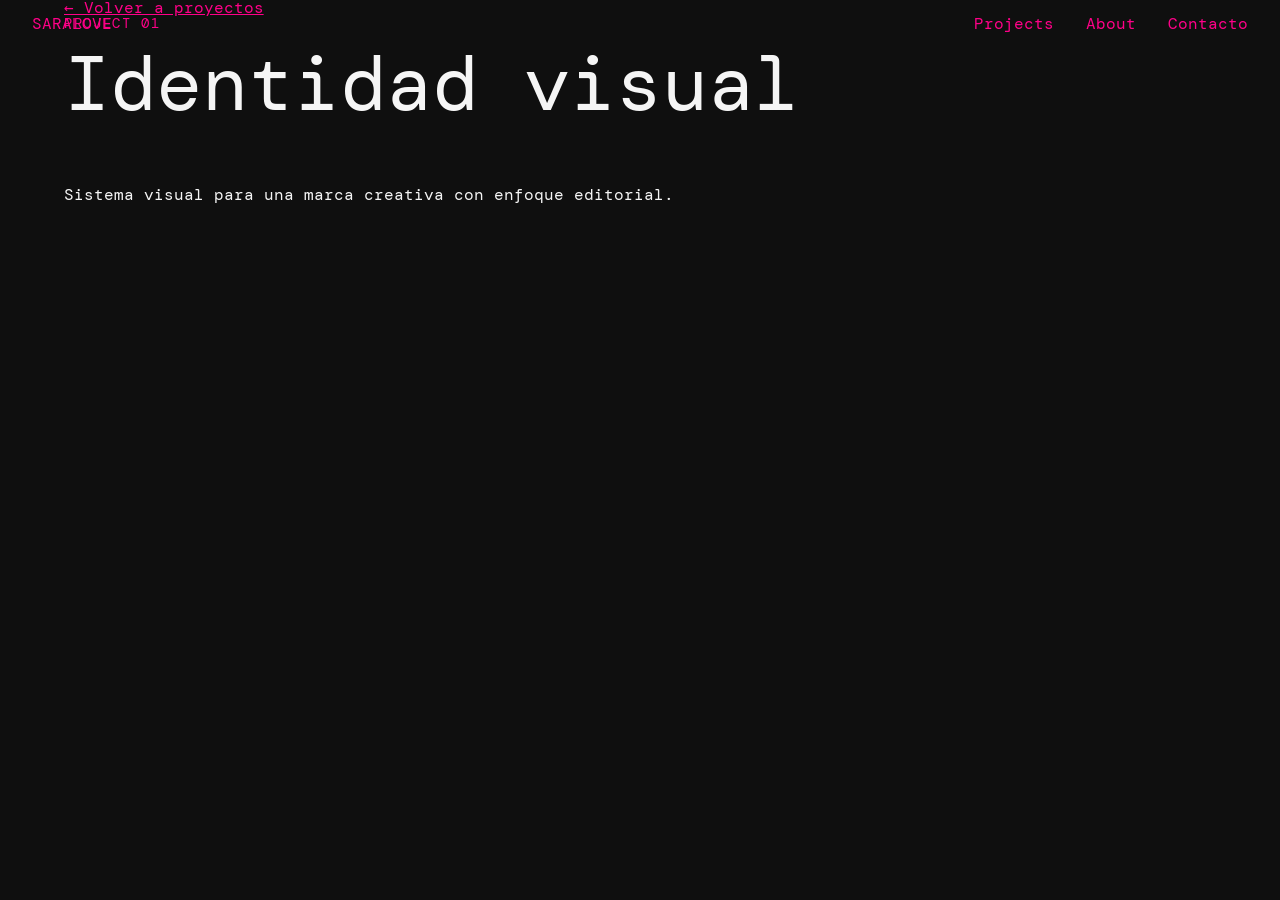
==== projects/project-01.html @ 8066f8fd "actualizo tipografía y creación estructura de páginas de proyecto" ====
<!DOCTYPE html>
<html lang="es">
  <head>
    <meta charset="UTF-8" />
    <meta name="viewport" content="width=device-width, initial-scale=1.0" />
    <title>Proyecto 01 | SARALOVE</title>
    <meta name="description" content="Detalle del proyecto 01 del portfolio SARALOVE." />
    <link rel="stylesheet" href="../assets/css/index.css" />
  </head>

  <body>
    <header class="site-header">
      <a class="site-logo" href="../index.html">SARALOVE</a>

      <nav class="site-nav" aria-label="Navegación principal">
        <ul class="site-nav__list">
          <li><a href="../index.html#projects">Projects</a></li>
          <li><a href="../index.html#about">About</a></li>
          <li><a href="../index.html#contact">Contacto</a></li>
        </ul>
      </nav>
    </header>

    <main>
      <article class="project-detail">
        <a href="../index.html#projects">← Volver a proyectos</a>

        <p class="section-label">Project 01</p>
        <h1 class="section-title">Identidad visual</h1>

        <p>
          Sistema visual para una marca creativa con enfoque editorial.
        </p>
      </article>
    </main>
  </body>
</html>
---- assets/css/index.css ----
@import url('https://fonts.googleapis.com/css2?family=DM+Mono:ital,wght@0,300;0,400;0,500;1,300;1,400;1,500&display=swap');
@import url("./base/reset.css");
@import url("./base/variables.css");
@import url("./base/global.css");

@import url("./components/buttons.css");
@import url("./components/cards.css");

@import url("./sections/header.css");
@import url("./sections/hero.css");
@import url("./sections/projects.css");
@import url("./sections/about.css");
@import url("./sections/contact.css");
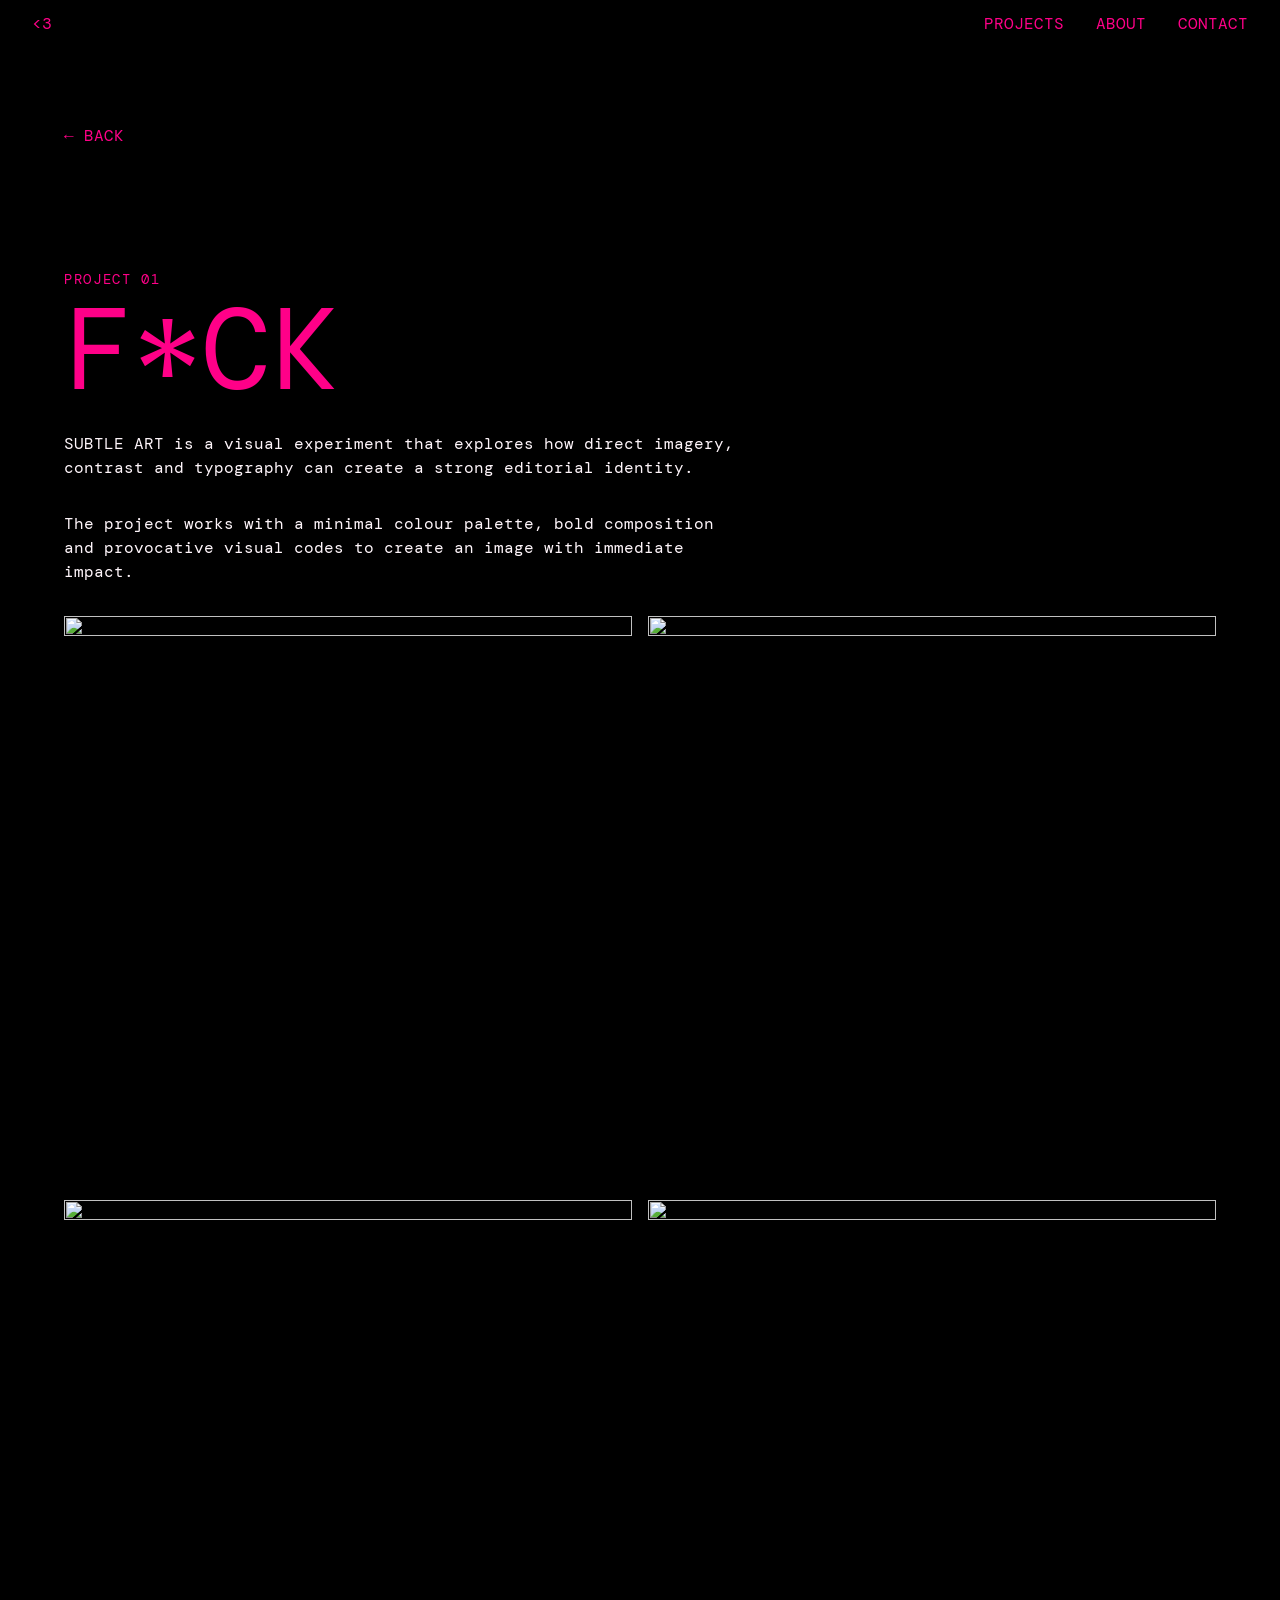
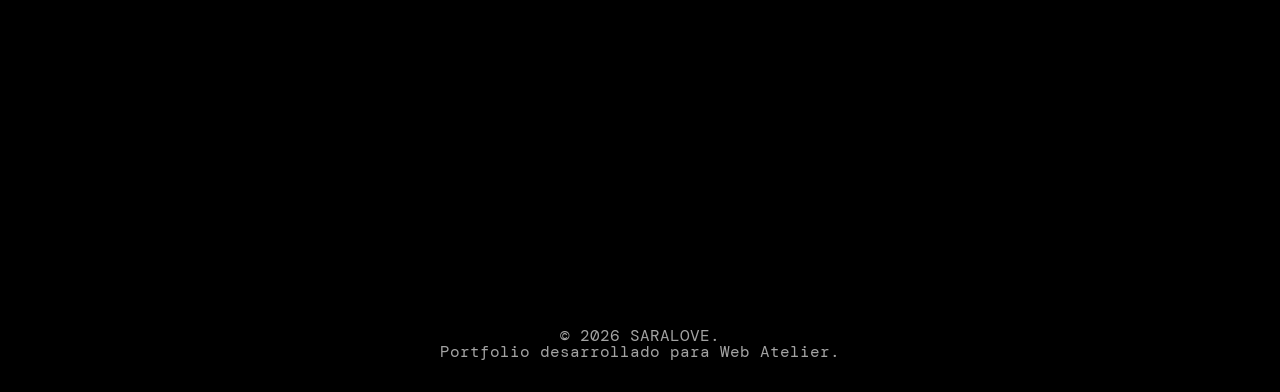
==== commit 2befafea: "nueva sección project-details en css + mejora de márgenes y espaciados" ====
--- a/projects/project-01.html
+++ b/projects/project-01.html
@@ -3,35 +3,67 @@
   <head>
     <meta charset="UTF-8" />
     <meta name="viewport" content="width=device-width, initial-scale=1.0" />
-    <title>Proyecto 01 | SARALOVE</title>
-    <meta name="description" content="Detalle del proyecto 01 del portfolio SARALOVE." />
+    <title>F*CK | SARALOVE</title>
+    <meta
+      name="description"
+      content="Página de detalle del proyecto F*CK del portfolio SARALOVE."
+    />
+    <meta name="author" content="Sara Love" />
     <link rel="stylesheet" href="../assets/css/index.css" />
   </head>
 
   <body>
     <header class="site-header">
-      <a class="site-logo" href="../index.html">SARALOVE</a>
+      <a class="site-logo" href="../index.html#hero" aria-label="Ir al inicio">
+        &lt;3
+      </a>
 
       <nav class="site-nav" aria-label="Navegación principal">
         <ul class="site-nav__list">
-          <li><a href="../index.html#projects">Projects</a></li>
-          <li><a href="../index.html#about">About</a></li>
-          <li><a href="../index.html#contact">Contacto</a></li>
+          <li><a href="../index.html#projects">PROJECTS</a></li>
+          <li><a href="../index.html#about">ABOUT</a></li>
+          <li><a href="../index.html#contact">CONTACT</a></li>
         </ul>
       </nav>
     </header>
 
     <main>
       <article class="project-detail">
-        <a href="../index.html#projects">← Volver a proyectos</a>
+        <a class="project-detail__back" href="../index.html#projects">
+          ← BACK
+        </a>
 
-        <p class="section-label">Project 01</p>
-        <h1 class="section-title">Identidad visual</h1>
+      <p class="section-label">Project 01</p>
 
-        <p>
-          Sistema visual para una marca creativa con enfoque editorial.
-        </p>
+<h1 class="project-detail__title">
+  F*CK
+</h1>
+
+ <div class="project-detail__content">
+          <p>
+            SUBTLE ART is a visual experiment that explores how direct imagery,
+            contrast and typography can create a strong editorial identity.
+          </p>
+
+          <p>
+            The project works with a minimal colour palette, bold composition and
+            provocative visual codes to create an image with immediate impact.
+          </p>
+        </div>
+
+<div class="project-gallery">
+  <img src="https://ik.imagekit.io/saralove/FUCK%20ilustracion.jpg?updatedAt=1767886912318" alt="">
+  <img src="https://ik.imagekit.io/saralove/FUCK%20ilustracion.jpg?updatedAt=1767886912318" alt="">
+  <img src="https://ik.imagekit.io/saralove/FUCK%20ilustracion.jpg?updatedAt=1767886912318" alt="">
+  <img src="https://ik.imagekit.io/saralove/FUCK%20ilustracion.jpg?updatedAt=1767886912318" alt="">
+</div>
       </article>
     </main>
+
+    <footer class="site-footer">
+      <p>© 2026 SARALOVE. <br> 
+        Portfolio desarrollado para Web Atelier. </p>
+    </footer>
+
   </body>
 </html>
--- a/assets/css/index.css
+++ b/assets/css/index.css
@@ -1,3 +1,4 @@
+@import url('https://fonts.googleapis.com/css2?family=Roboto+Flex:opsz,wght,XOPQ,XTRA,YOPQ,YTDE,YTFI,YTLC,YTUC@8..144,100..1000,96,468,79,-203,738,514,712&display=swap');
 @import url('https://fonts.googleapis.com/css2?family=DM+Mono:ital,wght@0,300;0,400;0,500;1,300;1,400;1,500&display=swap');
 @import url("./base/reset.css");
 @import url("./base/variables.css");
@@ -11,3 +12,4 @@
 @import url("./sections/projects.css");
 @import url("./sections/about.css");
 @import url("./sections/contact.css");
+@import url("./sections/project-detail.css");
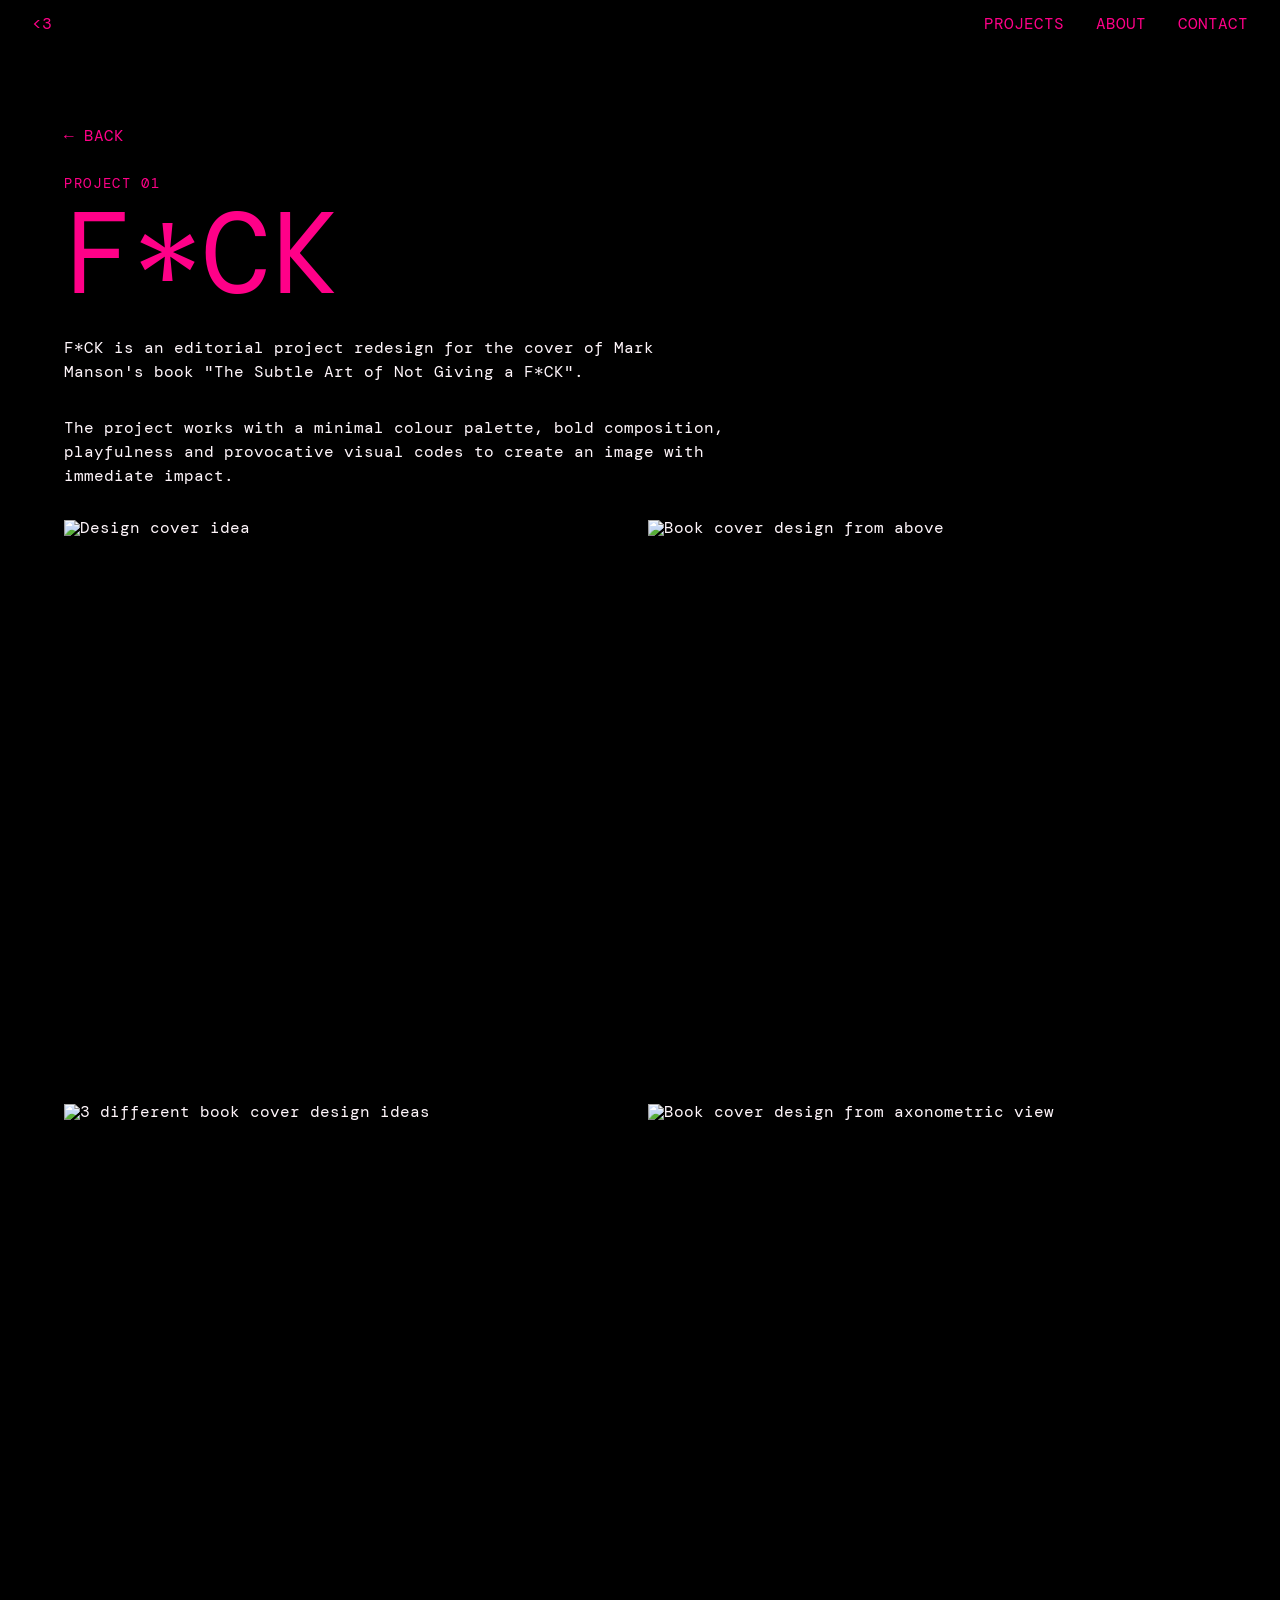
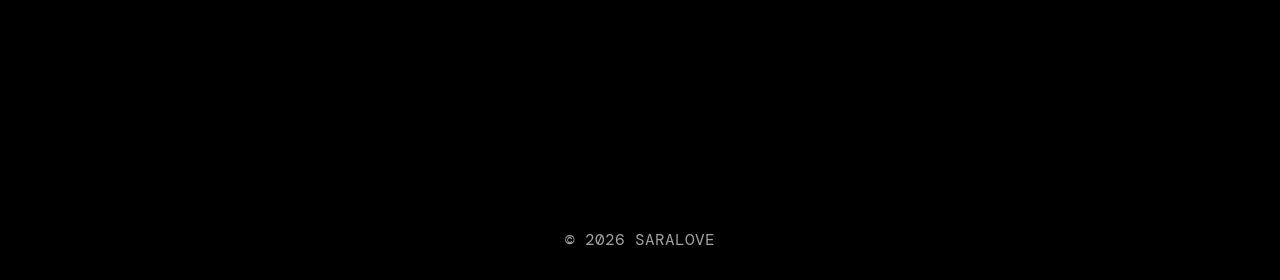
==== commit 36418a95: "finalizado - apartados de proyectos" ====
--- a/projects/project-01.html
+++ b/projects/project-01.html
@@ -41,28 +41,27 @@
 
  <div class="project-detail__content">
           <p>
-            SUBTLE ART is a visual experiment that explores how direct imagery,
-            contrast and typography can create a strong editorial identity.
+            F*CK is an editorial project redesign for the cover of Mark Manson's book 
+            "The Subtle Art of Not Giving a F*CK".
           </p>
 
           <p>
-            The project works with a minimal colour palette, bold composition and
+            The project works with a minimal colour palette, bold composition, playfulness and
             provocative visual codes to create an image with immediate impact.
           </p>
         </div>
 
 <div class="project-gallery">
-  <img src="https://ik.imagekit.io/saralove/FUCK%20ilustracion.jpg?updatedAt=1767886912318" alt="">
-  <img src="https://ik.imagekit.io/saralove/FUCK%20ilustracion.jpg?updatedAt=1767886912318" alt="">
-  <img src="https://ik.imagekit.io/saralove/FUCK%20ilustracion.jpg?updatedAt=1767886912318" alt="">
-  <img src="https://ik.imagekit.io/saralove/FUCK%20ilustracion.jpg?updatedAt=1767886912318" alt="">
+  <img src="https://ik.imagekit.io/saralove/FUCK%20ilustracion.jpg?updatedAt=1767886912318" alt="Design cover idea">
+  <img src="https://ik.imagekit.io/saralove/book%20arriba%20fak.jpg?updatedAt=1767563924867" alt="Book cover design from above">
+  <img src="https://ik.imagekit.io/saralove/3%20MOKAPS.jpg?updatedAt=1767563924745" alt="3 different book cover design ideas">
+  <img src="https://ik.imagekit.io/saralove/fuck%20mokap.jpg?updatedAt=1767563924883" alt="Book cover design from axonometric view">
 </div>
       </article>
     </main>
 
     <footer class="site-footer">
-      <p>© 2026 SARALOVE. <br> 
-        Portfolio desarrollado para Web Atelier. </p>
+      <p>© 2026 SARALOVE</p>
     </footer>
 
   </body>
